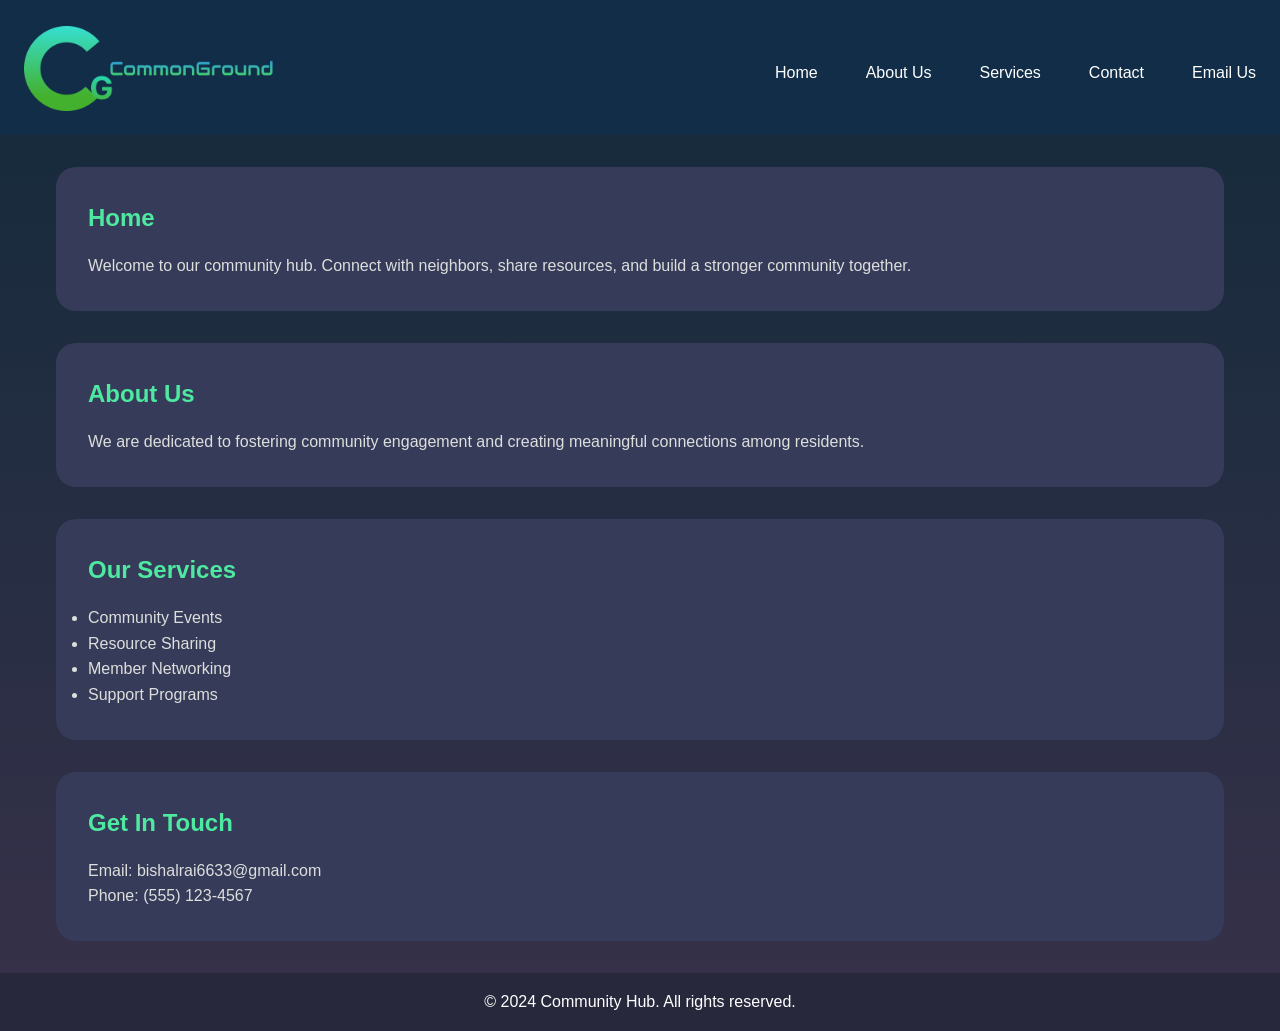
==== index.html @ 6221a379 "Add files via upload" ====
<!DOCTYPE html>
<html lang="en">
<head>
    <meta charset="UTF-8">
    <meta name="viewport" content="width=device-width, initial-scale=1.0">
    <link rel="icon" type="image/png" href="Images/fevicon.png">
    <title>CommonGround</title>
    <link rel="stylesheet" href="style.css">

</head>
<body>
    


     
    <nav>

         <ul class="sidebar">
            <li onclick=hidesidebar()><a href="" ></a><svg xmlns="http://www.w3.org/2000/svg" height="24px" viewBox="0 -960 960 960" width="24px" fill="#e3e3e3"><path d="m256-200-56-56 224-224-224-224 56-56 224 224 224-224 56 56-224 224 224 224-56 56-224-224-224 224Z"/></svg></li>
            <li><a href="about.html" title="About us">About Us</a></li>
            <li><a href="services.html" title="Our services">Services</a></li>
            <li><a href="#contact" title="Contact information">Contact</a></li>
            <li><a href="mailto:bishalrai6633@gmail.com" title="Email us">Email Us</a></li>
        </ul>

        <ul>
            <li><a href="index.html" title="Home page"><img src="Images/logo2.png" alt="CommonGround Logo" style="width: 250px;" id="logo"></a></li>
            <li class="hideonmbile"><a href="index.html" title="Home page">Home</a></li>
            <li class="hideonmbile"><a href="about.html" title="About us">About Us</a></li>
            <li class="hideonmbile"><a href="services.html" title="Our services">Services</a></li>
            <li class="hideonmbile"><a href="#contact" title="Contact information">Contact</a></li>
            <li class="hideonmbile"><a href="mailto:bishalrai6633@gmail.com" title="Email us">Email Us</a></li>
            <li class="menubutton" onclick="showsidebar()"><a href="#"></a><svg xmlns="http://www.w3.org/2000/svg" height="24px" viewBox="0 -960 960 960" width="24px" fill="#e3e3e3"><path d="M120-240v-80h720v80H120Zm0-200v-80h720v80H120Zm0-200v-80h720v80H120Z"/></svg></a> </li>
        </ul>




    </nav>
    
    <script>
        function showsidebar(){
            const sidebar = document.querySelector('.sidebar');
            sidebar.style.display = 'flex';
        }

        function hidesidebar(){
            const sidebar = document.querySelector('.sidebar');
            sidebar.style.display = 'none';
        }

    </script>



    <main>
        <section id="home">
            <h2>Home</h2>
            <p>Welcome to our community hub. Connect with neighbors, share resources, and build a stronger community together.</p>
        </section>
        
        <section id="about">
            <h2>About Us</h2>
            <p>We are dedicated to fostering community engagement and creating meaningful connections among residents.</p>
        </section>
        
        <section id="services">
            <h2>Our Services</h2>
            <ul>
                <li>Community Events</li>
                <li>Resource Sharing</li>
                <li>Member Networking</li>
                <li>Support Programs</li>

            </ul>
        </section>
        

        <section id="contact">
            <h2>Get In Touch</h2>
            <p>Email: bishalrai6633@gmail.com</p>
            <p>Phone: (555) 123-4567</p>
        </section>
    </main>
    
    <footer>
        <p>&copy; 2024 Community Hub. All rights reserved.</p>
    </footer>
</body>
</html>
---- style.css ----
* {
            margin: 0;
            padding: 0;
            box-sizing: border-box;
        }
        
        body {
            background : linear-gradient(to bottom, #122A3A, #38314A);
            font-family: Arial, sans-serif;
            line-height: 1.6;
            color: #dddfdc;
        }
        
        header {
            background: linear-gradient(to bottom, #38314A, #112D47);
            color: rgb(0, 236, 118);
            padding: 1rem 0;
            text-align: center;
        }
        
        nav {
            background: linear-gradient(to bottom, #112D47, #112D47);
            overflow: hidden;
        }

        nav ul {
            width: 100%;
            list-style: none;
            display: flex;
            align-items: center;
            justify-content: center;
        }

        nav li {
            height: 50%;
        }
        
        nav a {
            float: left;
            display: block;
            color: white;
            text-align: center;
            padding: 1rem 1.5rem;
            text-decoration: none;
            transition: background-color 0.3s;
            margin-top: 10px;
            
        }
        
        nav a:hover {
            color: #00F6FF;
            font-size: 20px;
            text-align: center;
        }

        nav li:first-child  {
            margin-right: auto;
        }




        .sidebar {
            position: fixed;
            top: 0;
            right: 0;
            height: 100vh;
            width: 250px;
            z-index: 999;
            background-color: rgba(255, 255, 255, 0.178);
            backdrop-filter: blur(10px);
            box-shadow: -10px 0 10px rgba(0, 0, 0, 0.1);
            display: none;
            flex-direction: column;
            align-items: flex-start;
            justify-content: flex-start;

        }

        .sidebar li{
            width: 100%;
        }

        .sidebar a {
            width: 100%;
        }

        


        main {
            max-width: 1200px;
            margin: 2rem auto;
            padding: 0 1rem;
        }
        
        section {
            margin-bottom: 2rem;
            padding: 2rem;
            background-color: #363B59;
            border-radius: 20px;
            box-shadow:-100px, 10px,5px ;
        }
        
        h1, h2 {
            color: #4EE9A1;
            margin-bottom: 1rem;
        }
        
        footer {
            background-color: #27283C;
            color: white;
            text-align: center;
            padding: 1rem 0;
            margin-top: 2rem;
            display: block;
            clear : both;
        }

        #img1 {
            float: left;
        }


       
        .menubutton{
            display: none;
        }
            


        @media screeen and (max-width: 768px) {
            nav a, section {
                float: none;
                display: block;
                text-align: left;
            }
           
        }

        @media (max-width: 800px) {
            .hideonmbile {
                display: none;
            }
            .menubutton {
                display: block;
            }
        }
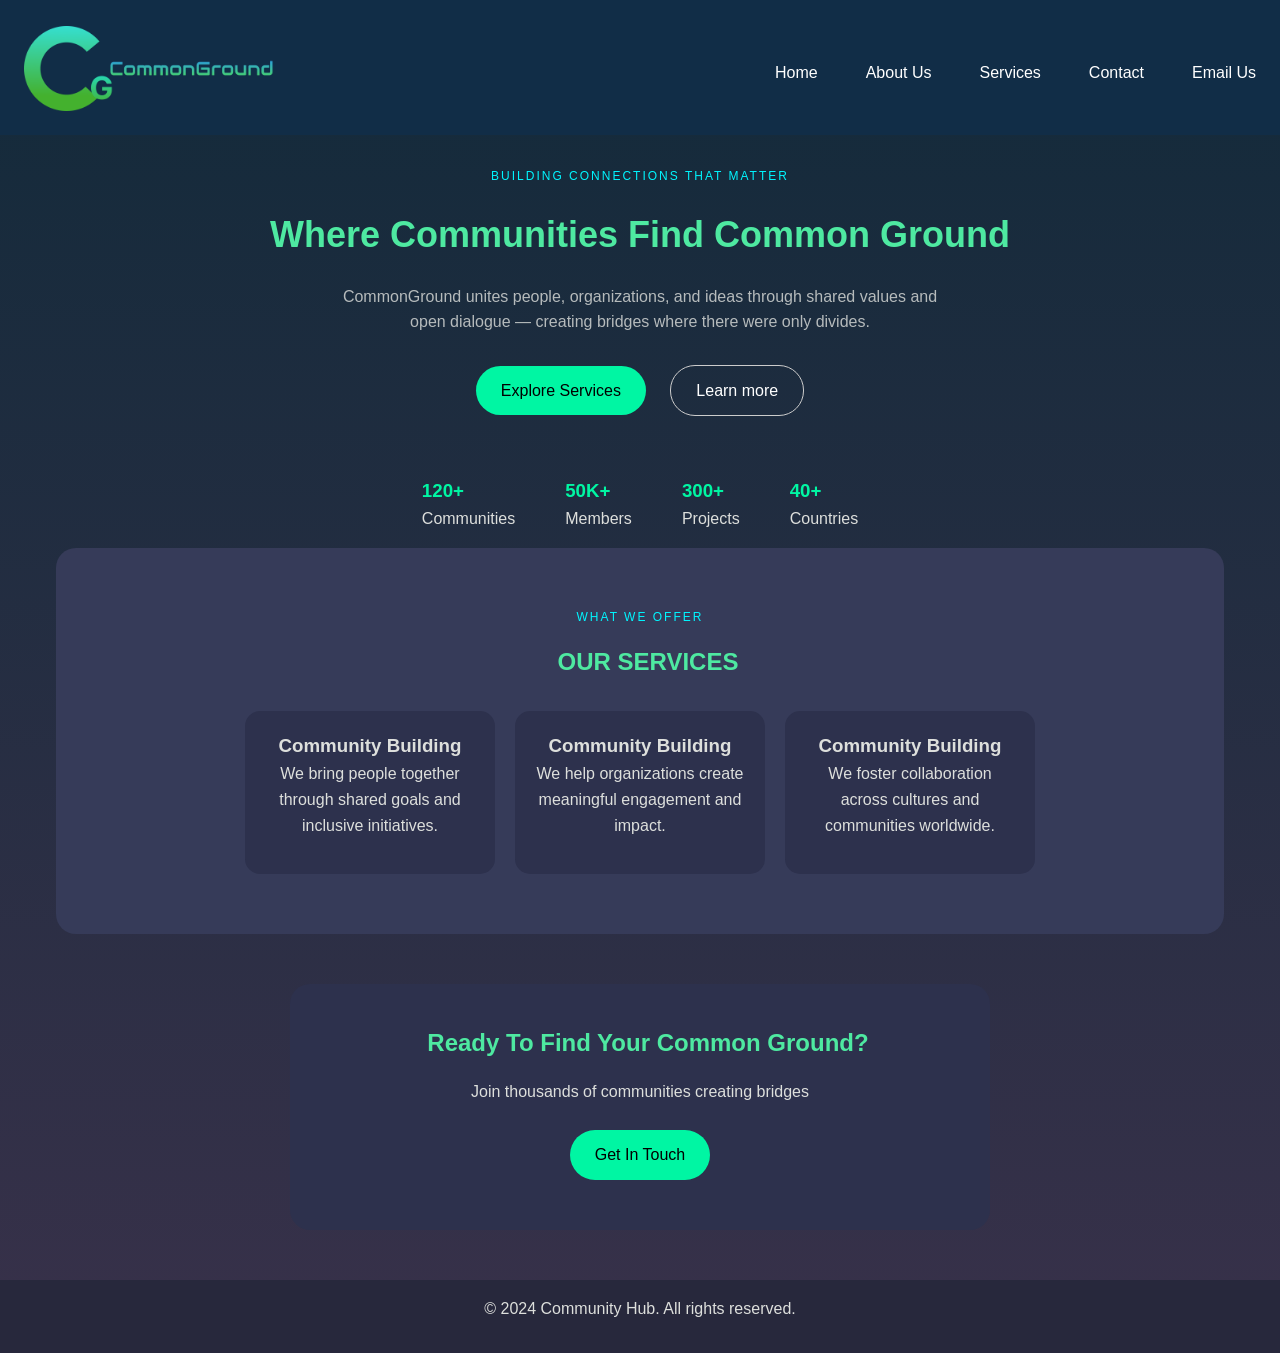
==== commit f0669e82: "Add files via upload" ====
--- a/index.html
+++ b/index.html
@@ -10,7 +10,7 @@
 </head>
 <body>
     
-
+ 
 
      
     <nav>
@@ -19,7 +19,7 @@
             <li onclick=hidesidebar()><a href="" ></a><svg xmlns="http://www.w3.org/2000/svg" height="24px" viewBox="0 -960 960 960" width="24px" fill="#e3e3e3"><path d="m256-200-56-56 224-224-224-224 56-56 224 224 224-224 56 56-224 224 224 224-56 56-224-224-224 224Z"/></svg></li>
             <li><a href="about.html" title="About us">About Us</a></li>
             <li><a href="services.html" title="Our services">Services</a></li>
-            <li><a href="#contact" title="Contact information">Contact</a></li>
+            <li><a href="contact us.html" title="Contact information">Contact</a></li>
             <li><a href="mailto:bishalrai6633@gmail.com" title="Email us">Email Us</a></li>
         </ul>
 
@@ -28,7 +28,7 @@
             <li class="hideonmbile"><a href="index.html" title="Home page">Home</a></li>
             <li class="hideonmbile"><a href="about.html" title="About us">About Us</a></li>
             <li class="hideonmbile"><a href="services.html" title="Our services">Services</a></li>
-            <li class="hideonmbile"><a href="#contact" title="Contact information">Contact</a></li>
+            <li class="hideonmbile"><a href="contact us.html" title="Contact information">Contact</a></li>
             <li class="hideonmbile"><a href="mailto:bishalrai6633@gmail.com" title="Email us">Email Us</a></li>
             <li class="menubutton" onclick="showsidebar()"><a href="#"></a><svg xmlns="http://www.w3.org/2000/svg" height="24px" viewBox="0 -960 960 960" width="24px" fill="#e3e3e3"><path d="M120-240v-80h720v80H120Zm0-200v-80h720v80H120Zm0-200v-80h720v80H120Z"/></svg></a> </li>
         </ul>
@@ -53,34 +53,64 @@
 
 
 
-    <main>
-        <section id="home">
-            <h2>Home</h2>
-            <p>Welcome to our community hub. Connect with neighbors, share resources, and build a stronger community together.</p>
-        </section>
+    <main class="hero">
+
+    <p class="tagline">BUILDING CONNECTIONS THAT MATTER</p>
+
+    <h1>Where Communities Find Common Ground</h1>
+
+    <p class="description">
+        CommonGround unites people, organizations, and ideas through shared values and open dialogue — creating bridges where there were only divides.
+    </p>
+
+    <div class="buttons">
+        <a href="services.html" class="btn primary">Explore Services</a>
+        <a href="about.html" class="btn secondary">Learn more</a>
+    </div>
+    
+    <!-- STATS -->
+    <div class="stats">
+        <div><h3>120+</h3><p>Communities</p></div>
+        <div><h3>50K+</h3><p>Members</p></div>
+        <div><h3>300+</h3><p>Projects</p></div>
+        <div><h3>40+</h3><p>Countries</p></div>
+    </div>
+
+
+
+<!-- SERVICES -->
+    <section class="services">
+        <p class="tagline">WHAT WE OFFER</p>
+        <h2>OUR SERVICES</h2>
+
+        <div class="cards">
+            <div class="card">
+                <h3>Community Building</h3>
+                <p>We bring people together through shared goals and inclusive initiatives.</p>
+            </div>
+
+            <div class="card">
+                <h3>Community Building</h3>
+                <p>We help organizations create meaningful engagement and impact.</p>
+            </div>
+
+            <div class="card">
+                <h3>Community Building</h3>
+                <p>We foster collaboration across cultures and communities worldwide.</p>
+            </div>
+        </div>
+
         
-        <section id="about">
-            <h2>About Us</h2>
-            <p>We are dedicated to fostering community engagement and creating meaningful connections among residents.</p>
-        </section>
-        
-        <section id="services">
-            <h2>Our Services</h2>
-            <ul>
-                <li>Community Events</li>
-                <li>Resource Sharing</li>
-                <li>Member Networking</li>
-                <li>Support Programs</li>
+    </section>
+    
 
-            </ul>
-        </section>
-        
+    <!-- CTA -->
+    <section class="cta">
+        <h2>Ready To Find Your Common Ground?</h2>
+        <p>Join thousands of communities creating bridges</p>
+        <a href="contact us.html" class="btn primary">Get In Touch</a>
+    </section>
 
-        <section id="contact">
-            <h2>Get In Touch</h2>
-            <p>Email: bishalrai6633@gmail.com</p>
-            <p>Phone: (555) 123-4567</p>
-        </section>
     </main>
     
     <footer>
--- a/style.css
+++ b/style.css
@@ -64,10 +64,10 @@
             position: fixed;
             top: 0;
             right: 0;
-            height: 100vh;
+            height: 400px;
             width: 250px;
             z-index: 999;
-            background-color: rgba(255, 255, 255, 0.178);
+            background-color: rgba(130, 150, 160, 0.096);
             backdrop-filter: blur(10px);
             box-shadow: -10px 0 10px rgba(0, 0, 0, 0.1);
             display: none;
@@ -102,11 +102,175 @@
             box-shadow:-100px, 10px,5px ;
         }
         
-        h1, h2 {
+
+
+        ---------------------------
+        .hero {
+    text-align: center;
+    padding: 80px 20px;
+}
+
+.tagline {
+    color: #00F6FF;
+    font-size: 12px;
+    letter-spacing: 2px;
+}
+
+.hero h1 {
+    font-size: 36px;
+    margin: 20px 0;
+}
+
+.description {
+    max-width: 600px;
+    margin: auto;
+    opacity: 0.8;
+}
+
+/* BUTTONS */
+.buttons {
+    margin-top: 20px;
+    text-align: center;
+}
+
+.btn {
+    padding: 12px 25px;
+    border-radius: 25px;
+    text-decoration: none;
+    margin: 10px;
+    display: inline-block;
+    transition: 0.3s;
+}
+
+.primary {
+    background: #00F6A3;
+    color: black;
+    
+}
+
+.primary:hover {
+    background: #78e6c1;
+}
+
+.secondary {
+    border: 1px solid #ccc;
+    color: white;
+   
+}
+
+.secondary:hover {
+    background: rgba(255,255,255,0.1);
+}
+
+/* STATS */
+.stats {
+    display: flex;
+    justify-content: center;
+    gap: 50px;
+    margin-top: 50px;
+}
+
+.stats h3 {
+    color: #00F6A3;
+}
+
+/* SERVICES */
+.services {
+    text-align: center;
+    padding: 60px 20px;
+}
+
+.cards {
+    display: flex;
+    justify-content: center;
+    gap: 20px;
+    margin-top: 30px;
+}
+
+.card {
+    background: #2d314d;
+    padding: 20px;
+    border-radius: 15px;
+    width: 250px;
+    transition: 0.3s;
+}
+
+.card:hover {
+    transform: translateY(-5px);
+}
+
+/* VIEW BUTTON */
+.view-btn {
+    margin-top: 20px;
+    padding: 10px 20px;
+    border-radius: 20px;
+    border: none;
+    cursor: pointer;
+}
+
+/* CTA */
+.cta {
+    text-align: center;
+    background: #2d314d;
+    margin: 50px auto;
+    padding: 40px;
+    border-radius: 20px;
+    width: 60%;
+}
+
+
+
+
+----------------------------------
+
+
+
+
+
+
+         h2#center {
+            margin-bottom: 1rem;
+            text-align: center;
+         }
+
+
+         h2#right {
+            margin-bottom: 1rem;
+            text-align: right;
+         }
+
+        h1, h2  {
             color: #4EE9A1;
             margin-bottom: 1rem;
-        }
-        
+            text-align: center;
+            margin-left: 1rem;
+
+            
+        }
+
+        p {
+            color: #dddfdc;
+            margin-bottom: 1rem;
+            text-align: center;
+        }
+
+      h3#mission {
+            color: #00F6A3;
+            margin-bottom: 1rem;
+            text-align: center;
+        }
+        
+        
+        h5 {
+            color: linear-gradient(to right, #14fd91, #8ce9ec);
+            margin-bottom: 1rem;
+            text-align: center;
+        }
+
+       
+      
+
+       
         footer {
             background-color: #27283C;
             color: white;
@@ -118,7 +282,11 @@
         }
 
         #img1 {
-            float: left;
+                margin-right: 10px;
+                margin-top: 30px;
+                margin-left: 100px;
+                border-radius: 30px;
+
         }
 
 
@@ -127,18 +295,267 @@
             display: none;
         }
             
-
-
-        @media screeen and (max-width: 768px) {
-            nav a, section {
+        .Gallery {
+            display: inline-block;
+            margin: 50px;
+            width: 250px;
+        }
+
+
+        .Gallery img {
+            border-radius: 20px;
+        }
+        
+
+        /* SERVICES PAGE */
+.services-page {
+    padding: 60px 20px;
+}
+
+.section-title {
+    text-align: left;
+    color: #00F6A3;
+    margin-bottom: 10px;
+}
+
+.section-desc {
+    margin-bottom: 20px;
+    max-width: 600px;
+}
+
+
+/* SERVICES CARDS */
+.services-page {
+    padding: 60px 20px;
+    text-align: center;
+}
+
+.section-title {
+    color: #00F6A3;
+}
+
+.services-cards {
+    display: grid;
+    grid-template-columns: repeat(auto-fit, minmax(250px, 1fr));
+    gap: 20px;
+    margin-top: 40px;
+}
+
+.service-card {
+    background: #2d314d;
+    padding: 25px;
+    border-radius: 20px;
+    cursor: pointer;
+    transition: 0.3s;
+}
+
+.service-card i {
+    font-size: 30px;
+    color: #00F6A3;
+    margin-bottom: 10px;
+}
+
+.service-card:hover {
+    transform: translateY(-8px) scale(1.03);
+    background: #383e68;
+}
+
+.booking {
+    margin: 60px auto;
+    text-align: center;
+}
+
+.booking-form {
+    display: flex;
+    flex-direction: column;
+    gap: 15px;
+    max-width: 400px;
+    margin: auto;
+}
+
+.booking-form input,
+.booking-form select {
+    padding: 10px;
+    border-radius: 10px;
+    border: none;
+}
+
+
+/* CONTACT HERO */
+.contact-hero {
+    text-align: center;
+    padding: 60px 20px;
+}
+
+.contact-hero h1 {
+    font-size: 36px;
+}
+
+/* MAIN CONTACT LAYOUT */
+.contact-container {
+    display: flex;
+    justify-content: space-between;
+    gap: 10px;
+    padding: 10px;
+}
+
+/* INFO SIDE */
+.contact-info {
+    display: flex;
+    flex-direction: column;
+    gap: 20px;
+}
+
+.info-box {
+    background: #2d314d;
+    padding: 20px;
+    border-radius: 15px;
+    width: 250px;
+}
+
+.info-box i {
+    font-size: 20px;
+    color: #00F6A3;
+    margin-bottom: 10px;
+}
+
+/* FORM */
+.contact-form {
+    background: #c0c1ce1f;
+    padding: 30px;
+    border-radius: 20px;
+    width: 400px;
+    float: right;
+}
+
+.contact-form form {
+    display: flex;
+    flex-direction: column;
+    gap: 15px;
+}
+
+.contact-form input,
+.contact-form textarea {
+    padding: 10px;
+    border-radius: 10px;
+    border: none;
+}
+
+/* MAP */
+.map {
+    margin-top: 40px;
+}
+
+
+/* HERO */
+.about-hero {
+    text-align: center;
+    padding: 60px 20px;
+}
+
+/* STORY */
+.about-story {
+    display: flex;
+    align-items: center;
+    gap: 40px;
+    padding: 40px;
+}
+
+.about-image img {
+    width: 300px;
+    border-radius: 20px;
+}
+
+/* MISSION */
+.mission {
+    display: flex;
+    justify-content: center;
+    gap: 20px;
+    padding: 40px;
+}
+
+.mission-box {
+    background: #2d314d;
+    padding: 20px;
+    border-radius: 15px;
+    text-align: center;
+    width: 250px;
+}
+
+/* VALUES */
+.values {
+    text-align: center;
+    padding: 40px;
+}
+
+.values-cards {
+    display: flex;
+    justify-content: center;
+    gap: 20px;
+    margin-top: 30px;
+}
+
+.value-card {
+    background: #2d314d;
+    padding: 20px;
+    border-radius: 15px;
+    width: 220px;
+}
+
+/* TEAM */
+.team {
+    text-align: center;
+    padding: 40px;
+}
+
+.team-cards {
+    display: flex;
+    justify-content: center;
+    gap: 20px;
+}
+
+.team-card img {
+    width: 150px;
+    border-radius: 50%;
+}
+
+/* CTA */
+.about-cta {
+    text-align: center;
+    padding: 50px;
+    background: #2d314d;
+    border-radius: 20px;
+    margin: 40px;
+}
+
+
+
+
+
+
+
+/* RESPONSIVE */
+@media (max-width: 768px) {
+    .services-content, .contact-container {
+        flex-direction: column;
+    }
+
+    .services-images img {
+        width: 100%;
+    }
+}
+
+
+ @media screeen and (max-width: 768px) {
+     nav a, section, .hero, .services,.about-story, .mission, .values-cards, .team-cards {
                 float: none;
                 display: block;
                 text-align: left;
             }
            
-        }
-
-        @media (max-width: 800px) {
+        }   
+
+@media (max-width: 800px) {
             .hideonmbile {
                 display: none;
             }
@@ -147,3 +564,5 @@
             }
         }
 
+
+
